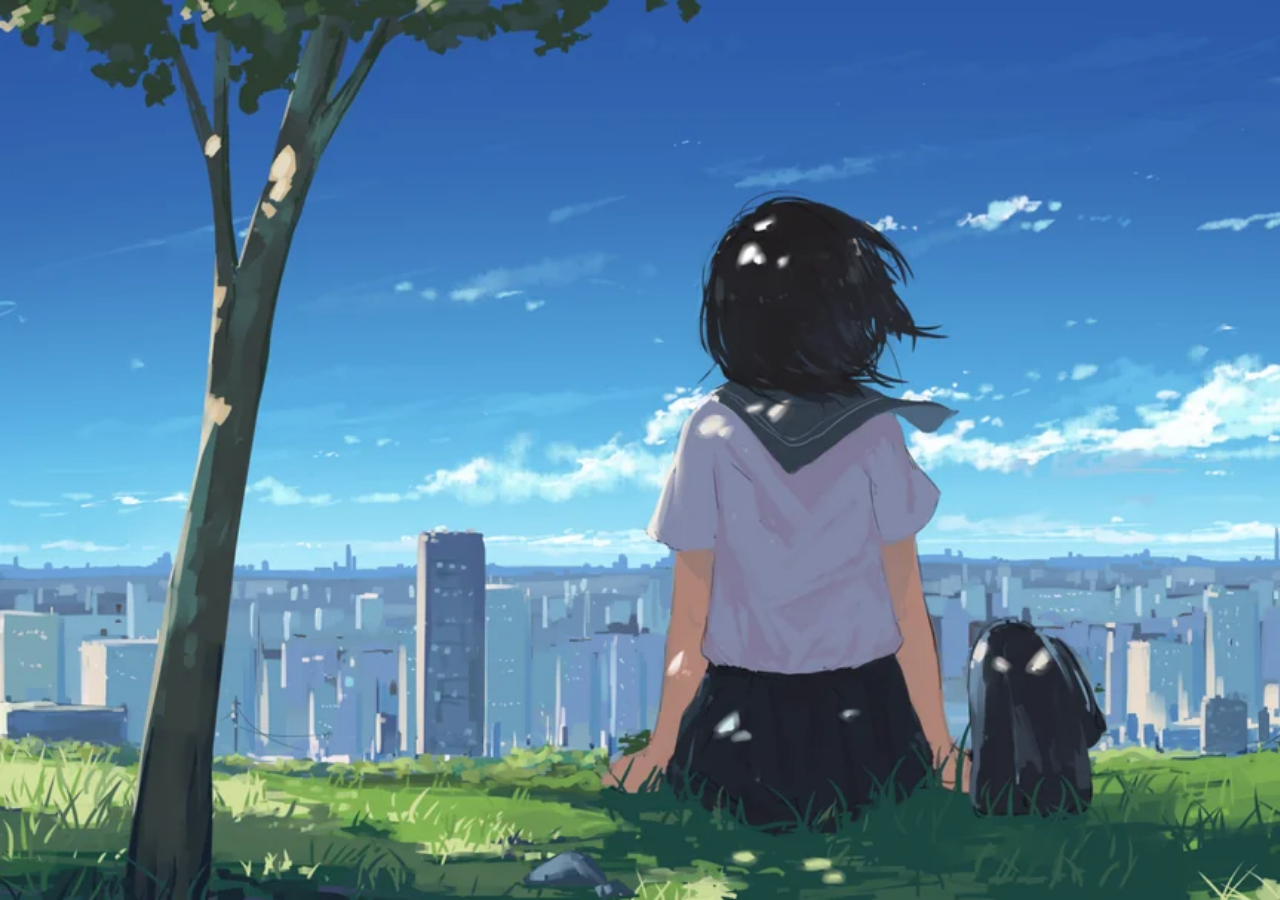
==== course.html @ f8003c63 "New Course Page" ====
<!DOCTYPE>
<html lang="en">
    <head>
        <meta charset="utf-8">
        <meta name="viewport" content="width=device-width, initial-scale=1.0">
        <title>Academic Planner 2.0</title>
        <link rel="stylesheet" href="./styles/courseStyles.css">
    </head>

    <body>

    </body>
</html>
---- styles/courseStyles.css ----
body {
    /*Reference for Wallpaper: (url)
    https://www.reddit.com/r/wallpaper/comments/p25tjt/anime_girl_1920x1080/*/
    background-image: url('../images/Anime_School_Girl.webp');
    background-size: cover;

    font-family: 'Courier New', Courier, monospace;
}
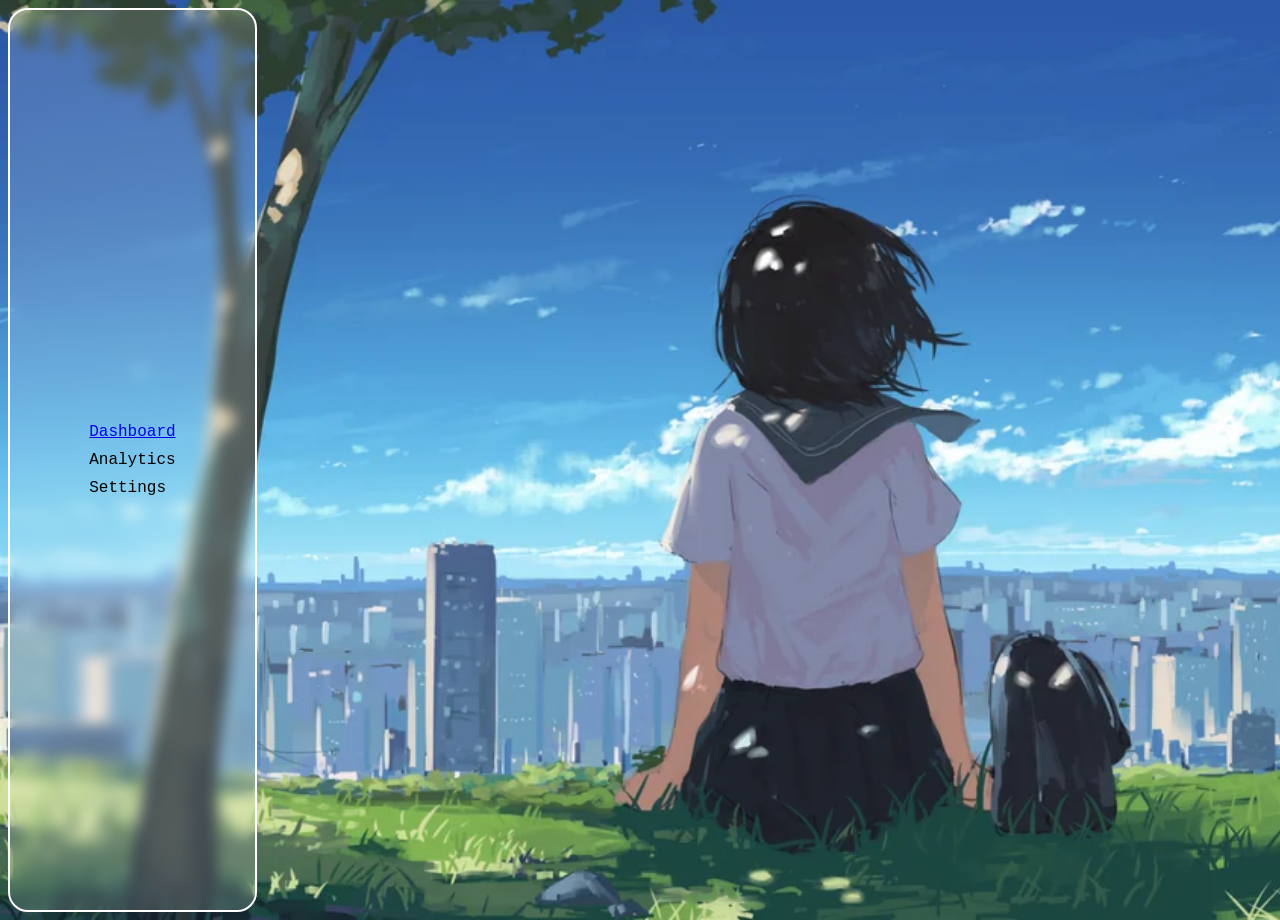
==== commit 4c7b45f4: "Styled Side Bar" ====
--- a/course.html
+++ b/course.html
@@ -8,6 +8,14 @@
     </head>
 
     <body>
-
+        <div class="course-container">
+            <aside>
+                <div class="side-links">
+                    <a href="index.html">Dashboard</a>
+                    <a>Analytics</a>
+                    <a>Settings</a>
+                </div>
+            </aside>
+        </div>
     </body>
 </html>
--- a/styles/courseStyles.css
+++ b/styles/courseStyles.css
@@ -5,4 +5,36 @@
     background-size: cover;
 
     font-family: 'Courier New', Courier, monospace;
+}
+
+.course-container {
+    min-height: 100vh;
+    display: grid;
+    grid-template-columns: 1fr 4fr;
+    grid-template-rows: auto 1fr;
+    grid-template-areas: 
+    "sidebar navbar"
+    "sidebar main";
+    gap: 20px;
+}
+
+aside {
+    grid-area: sidebar;
+    border: 2px solid white;
+    border-radius: 20px;
+
+    height: 100vh;
+    display: flex;
+    justify-content: center;
+    align-items: center;
+
+    background: rgba(255, 255, 255, 0.15);
+    -webkit-backdrop-filter: blur(7px);
+    backdrop-filter: blur(7px);
+}
+
+.side-links {
+    display: flex;
+    flex-direction: column;
+    gap: 10px;
 }
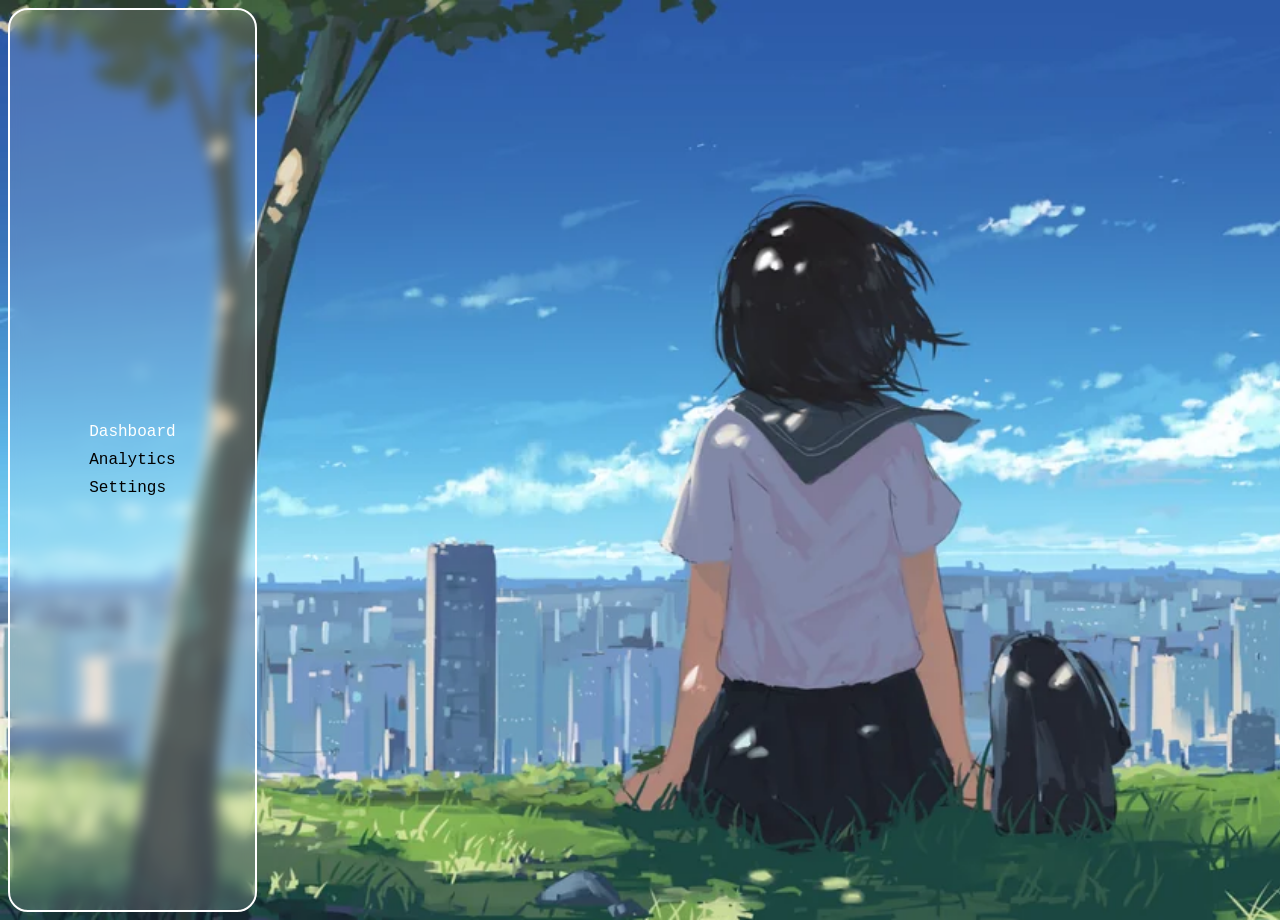
==== commit 7208797f: "Created coursePageUI.js" ====
--- a/course.html
+++ b/course.html
@@ -9,6 +9,8 @@
 
     <body>
         <div class="course-container">
+            <nav id="course-title">
+            </nav>
             <aside>
                 <div class="side-links">
                     <a href="index.html">Dashboard</a>
@@ -16,6 +18,12 @@
                     <a>Settings</a>
                 </div>
             </aside>
+            <main>
+                <div class="container">
+
+                </div>
+            </main>
         </div>
+        <script type="module" src="./scripts/app.js"></script>
     </body>
 </html>
--- a/styles/courseStyles.css
+++ b/styles/courseStyles.css
@@ -5,6 +5,20 @@
     background-size: cover;
 
     font-family: 'Courier New', Courier, monospace;
+}
+
+a:link {
+  color: white;
+  text-decoration: none;
+}
+
+a:visited {
+  color: white;
+  text-decoration: none;
+}
+
+a:hover {
+  color: #b4e0ff;
 }
 
 .course-container {
